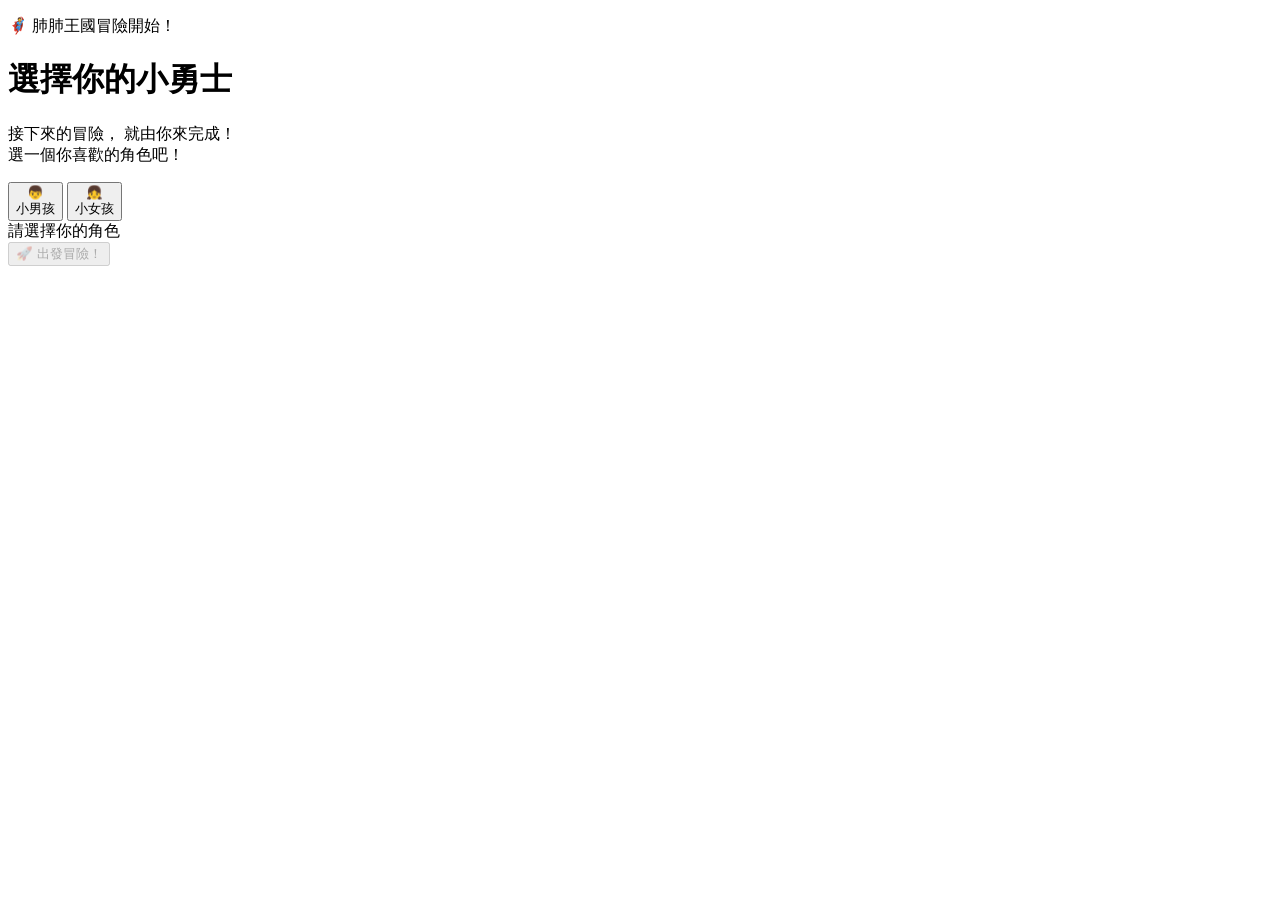
==== character.html @ 6b3adad8 "Upload website files" ====
<!DOCTYPE html>
<html lang="zh-Hant">

<head>

    <meta charset="UTF-8">

    <meta
        name="viewport"
        content="width=device-width, initial-scale=1.0"
    >

    <title>選擇小勇士</title>

    <link rel="stylesheet" href="css/style.css">

</head>


<body>

    <main class="character-page">

        <div class="character-card">

            <p class="small-title">
                🦸 肺肺王國冒險開始！
            </p>


            <h1>
                選擇你的小勇士
            </h1>


            <p class="character-intro">

                接下來的冒險，
                就由你來完成！

                <br>

                選一個你喜歡的角色吧！

            </p>


            <div class="character-options">


                <!-- 男孩 -->

                <button
                    class="character-choice"
                    onclick="selectCharacter('boy')"
                >

                    <div class="character-icon">
                        👦
                    </div>

                    <div>
                        小男孩
                    </div>

                </button>


                <!-- 女孩 -->

                <button
                    class="character-choice"
                    onclick="selectCharacter('girl')"
                >

                    <div class="character-icon">
                        👧
                    </div>

                    <div>
                        小女孩
                    </div>

                </button>


            </div>


            <div
                id="selected-message"
                class="selected-message"
            >

                請選擇你的角色

            </div>


            <button
                id="confirm-button"
                class="start-button"
                onclick="confirmCharacter()"
                disabled
            >

                🚀 出發冒險！

            </button>


        </div>

    </main>


    <script src="js/script.js"></script>

</body>

</html>
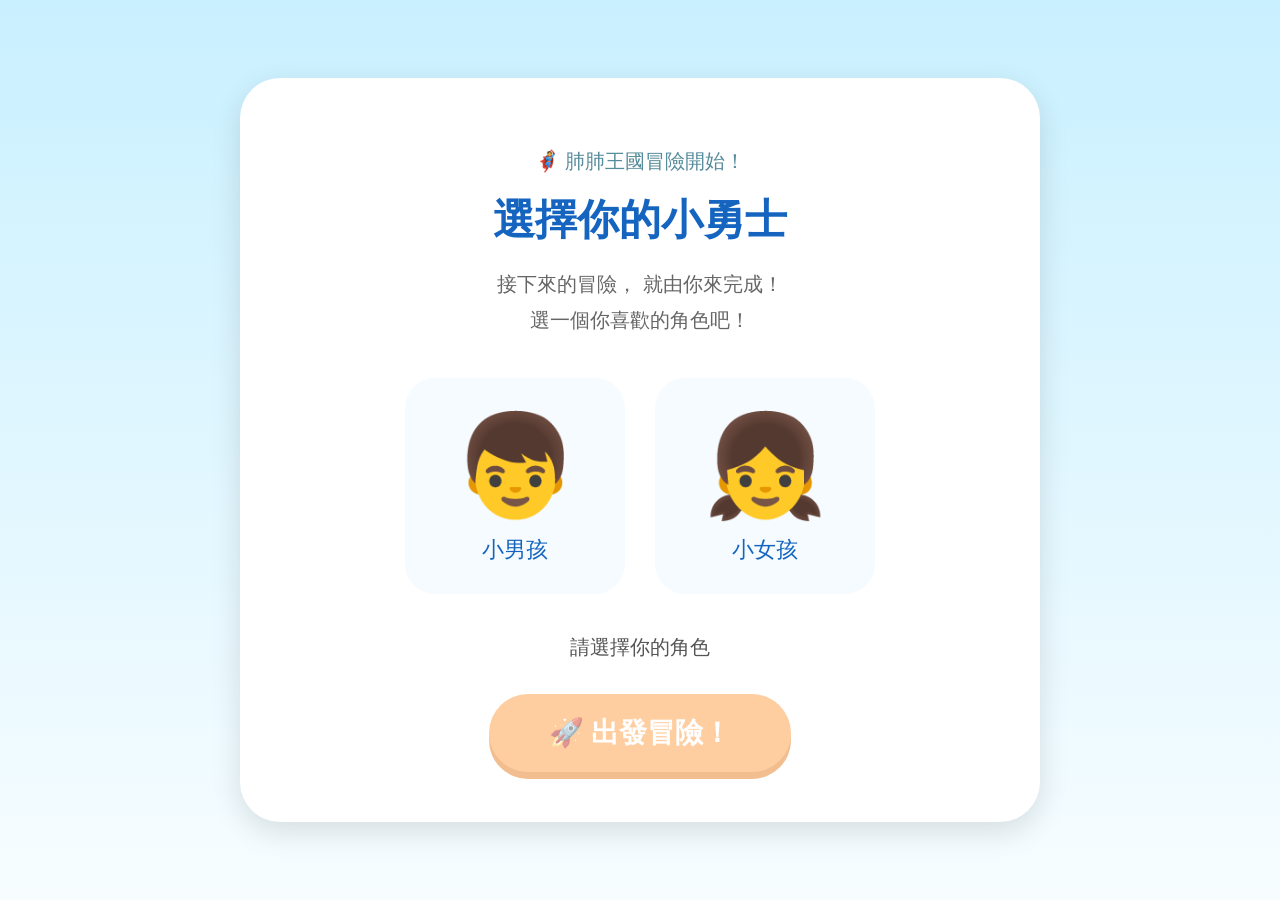
==== commit 3a11e9d2: "Add files via upload Update website with five game levels" ====
--- a/character.html
+++ b/character.html
@@ -116,6 +116,8 @@
 
     <script src="js/script.js"></script>
 
+<script src="js/zhuyin.js"></script>
+
 </body>
 
 </html>
--- a/css/style.css
+++ b/css/style.css
@@ -0,0 +1,1132 @@
+/* =========================
+   基本設定
+========================= */
+
+* {
+    box-sizing: border-box;
+}
+
+body {
+
+    margin: 0;
+
+    font-family:
+        "Microsoft JhengHei",
+        sans-serif;
+
+    background:
+
+        linear-gradient(
+            #c9f0ff,
+            #f7fdff
+        );
+
+    min-height: 100vh;
+
+}
+
+
+/* =========================
+   首頁
+========================= */
+
+.home {
+
+    min-height: 100vh;
+
+    display: flex;
+
+    flex-direction: column;
+
+    align-items: center;
+
+    text-align: center;
+
+    padding: 40px 20px;
+
+}
+
+
+/* =========================
+   標題
+========================= */
+
+.title-area {
+
+    margin-top: 20px;
+
+}
+
+.small-title {
+
+    font-size: 20px;
+
+    color: #558b9b;
+
+}
+
+h1 {
+
+    margin: 10px 0;
+
+    font-size: 52px;
+
+    line-height: 1.2;
+
+    color: #1565c0;
+
+    text-shadow:
+
+        3px 3px 0px white;
+
+}
+
+.subtitle {
+
+    font-size: 22px;
+
+    line-height: 1.6;
+
+    color: #555;
+
+}
+
+
+/* =========================
+   肺肺超人
+========================= */
+
+.hero {
+
+    margin-top: 20px;
+
+    position: relative;
+
+}
+
+
+.lung-character {
+
+    font-size: 150px;
+
+    animation:
+
+        float 3s ease-in-out infinite;
+
+}
+
+
+/* =========================
+   對話框
+========================= */
+
+.speech {
+
+    background: white;
+
+    padding: 15px 25px;
+
+    border-radius: 25px;
+
+    font-size: 18px;
+
+    color: #444;
+
+    box-shadow:
+
+        0 5px 15px
+        rgba(0,0,0,0.1);
+
+}
+
+
+/* =========================
+   開始按鈕
+========================= */
+
+.start-area {
+
+    margin-top: 35px;
+
+}
+
+
+.start-button {
+
+    border: none;
+
+    background: #ff9f43;
+
+    color: white;
+
+    font-size: 28px;
+
+    font-weight: bold;
+
+    padding: 20px 60px;
+
+    border-radius: 60px;
+
+    cursor: pointer;
+
+    box-shadow:
+
+        0 7px 0 #e67e22;
+
+    transition: 0.2s;
+
+}
+
+
+.start-button:hover {
+
+    transform: translateY(-3px);
+
+}
+
+
+.start-button:active {
+
+    transform: translateY(4px);
+
+    box-shadow:
+
+        0 3px 0 #e67e22;
+
+}
+
+
+/* =========================
+   功能按鈕
+========================= */
+
+.menu {
+
+    display: flex;
+
+    gap: 20px;
+
+    margin-top: 30px;
+
+}
+
+
+.menu-button {
+
+    border: none;
+
+    background: white;
+
+    color: #1565c0;
+
+    padding: 15px 25px;
+
+    border-radius: 20px;
+
+    font-size: 18px;
+
+    cursor: pointer;
+
+    box-shadow:
+
+        0 4px 12px
+        rgba(0,0,0,0.1);
+
+}
+
+
+/* =========================
+   Footer
+========================= */
+
+footer {
+
+    margin-top: 40px;
+
+    color: #777;
+
+}
+
+
+/* =========================
+   肺肺超人漂浮動畫
+========================= */
+
+@keyframes float {
+
+    0% {
+
+        transform:
+            translateY(0px);
+
+    }
+
+    50% {
+
+        transform:
+            translateY(-15px);
+
+    }
+
+    100% {
+
+        transform:
+            translateY(0px);
+
+    }
+
+}
+/* =========================
+   故事頁
+========================= */
+
+.story-page {
+
+    min-height: 100vh;
+
+    display: flex;
+
+    justify-content: center;
+
+    align-items: center;
+
+    padding: 30px 20px;
+
+}
+
+
+.story-card {
+
+    width: min(700px, 90%);
+
+    background: white;
+
+    padding: 50px 40px;
+
+    border-radius: 40px;
+
+    text-align: center;
+
+    box-shadow:
+
+        0 10px 30px
+        rgba(0,0,0,0.12);
+
+}
+
+
+.story-character {
+
+    font-size: 120px;
+
+    animation:
+
+        float 3s ease-in-out infinite;
+
+}
+
+
+.story-card h1 {
+
+    font-size: 42px;
+
+    color: #1565c0;
+
+}
+
+
+.story-text {
+
+    font-size: 21px;
+
+    line-height: 1.8;
+
+    color: #555;
+
+}
+
+
+.monster {
+
+    font-size: 90px;
+
+    margin: 20px;
+
+    animation:
+
+        monsterMove 2s
+        ease-in-out infinite;
+
+}
+
+
+@keyframes monsterMove {
+
+    0% {
+
+        transform:
+            rotate(-5deg);
+
+    }
+
+    50% {
+
+        transform:
+            rotate(5deg)
+            scale(1.1);
+
+    }
+
+    100% {
+
+        transform:
+            rotate(-5deg);
+
+    }
+
+}
+/* =========================
+   角色選擇頁
+========================= */
+
+.character-page {
+
+    min-height: 100vh;
+
+    display: flex;
+
+    justify-content: center;
+
+    align-items: center;
+
+    padding: 30px 20px;
+
+}
+
+
+.character-card {
+
+    width: min(800px, 95%);
+
+    background: white;
+
+    padding: 50px 40px;
+
+    border-radius: 40px;
+
+    text-align: center;
+
+    box-shadow:
+
+        0 10px 30px
+        rgba(0,0,0,0.12);
+
+}
+
+
+.character-card h1 {
+
+    font-size: 42px;
+
+    color: #1565c0;
+
+    margin-bottom: 15px;
+
+}
+
+
+.character-intro {
+
+    font-size: 20px;
+
+    line-height: 1.8;
+
+    color: #666;
+
+}
+
+
+.character-options {
+
+    display: flex;
+
+    justify-content: center;
+
+    gap: 30px;
+
+    margin: 40px 0;
+
+}
+
+
+.character-choice {
+
+    width: 220px;
+
+    padding: 25px;
+
+    border: 4px solid transparent;
+
+    border-radius: 30px;
+
+    background: #f5fbff;
+
+    font-size: 22px;
+
+    color: #1565c0;
+
+    cursor: pointer;
+
+    transition: 0.2s;
+
+}
+
+
+.character-choice:hover {
+
+    transform: translateY(-8px);
+
+    border-color: #64b5f6;
+
+    background: #e3f5ff;
+
+}
+
+
+.character-choice.selected {
+
+    border-color: #ffab40;
+
+    background: #fff3e0;
+
+}
+
+
+.character-icon {
+
+    font-size: 100px;
+
+    margin-bottom: 10px;
+
+}
+
+
+.selected-message {
+
+    min-height: 35px;
+
+    font-size: 20px;
+
+    color: #555;
+
+    margin-bottom: 25px;
+
+}
+
+
+#confirm-button:disabled {
+
+    opacity: 0.5;
+
+    cursor: not-allowed;
+
+}
+
+
+@media (max-width: 600px) {
+
+    .character-options {
+
+        flex-direction: column;
+
+        align-items: center;
+
+    }
+
+}
+/* =========================
+   關卡地圖
+========================= */
+
+.map-page {
+
+    min-height: 100vh;
+
+    padding: 30px 20px;
+
+    display: flex;
+
+    justify-content: center;
+
+    align-items: center;
+
+}
+
+
+.map-card {
+
+    width: min(850px, 95%);
+
+    background: white;
+
+    padding: 40px;
+
+    border-radius: 40px;
+
+    text-align: center;
+
+    box-shadow:
+        0 10px 30px
+        rgba(0,0,0,0.12);
+
+}
+
+
+.map-card h1 {
+
+    color: #1565c0;
+
+    font-size: 42px;
+
+}
+
+
+.map-intro {
+
+    color: #666;
+
+    font-size: 20px;
+
+    line-height: 1.6;
+
+}
+
+
+/* 關卡排列 */
+
+.level-map {
+
+    display: flex;
+
+    flex-direction: column;
+
+    align-items: center;
+
+    gap: 20px;
+
+    margin-top: 40px;
+
+}
+
+
+/* 每一關 */
+
+.level {
+
+    position: relative;
+
+    width: min(500px, 90%);
+
+    min-height: 100px;
+
+    border: none;
+
+    border-radius: 30px;
+
+    display: grid;
+
+    grid-template-columns: 80px 100px 1fr 50px;
+
+    align-items: center;
+
+    text-align: left;
+
+    padding: 15px 25px;
+
+    font-family:
+        "Microsoft JhengHei",
+        sans-serif;
+
+    cursor: pointer;
+
+    transition: 0.2s;
+
+}
+
+
+/* 可以玩的關卡 */
+
+.level.unlocked {
+
+    background: #e8f5e9;
+
+    border: 4px solid #66bb6a;
+
+    box-shadow:
+        0 5px 0 #43a047;
+
+}
+
+
+.level.unlocked:hover {
+
+    transform:
+        scale(1.03)
+        translateY(-3px);
+
+}
+
+
+/* 鎖住的關卡 */
+
+.level.locked {
+
+    background: #eeeeee;
+
+    border: 4px solid #d0d0d0;
+
+    color: #999;
+
+    cursor: not-allowed;
+
+}
+
+
+/* 關卡圖示 */
+
+.level-icon {
+
+    font-size: 48px;
+
+}
+
+
+/* 第幾關 */
+
+.level-number {
+
+    font-size: 18px;
+
+    font-weight: bold;
+
+    color: #777;
+
+}
+
+
+/* 關卡名稱 */
+
+.level-title {
+
+    font-size: 23px;
+
+    font-weight: bold;
+
+    color: #1565c0;
+
+}
+
+
+.level.locked .level-title {
+
+    color: #999;
+
+}
+
+
+/* 鎖頭 */
+
+.lock {
+
+    font-size: 25px;
+
+}
+
+
+.map-footer {
+
+    margin-top: 35px;
+
+    padding: 20px;
+
+    background: #fff8e1;
+
+    border-radius: 20px;
+
+    color: #f57c00;
+
+    font-size: 18px;
+
+}
+
+
+@media (max-width: 600px) {
+
+    .level {
+
+        grid-template-columns:
+            60px 80px 1fr 35px;
+
+        padding: 12px;
+
+    }
+
+    .level-icon {
+
+        font-size: 38px;
+
+    }
+
+    .level-title {
+
+        font-size: 18px;
+
+    }
+
+}
+/* =========================
+   第一關遊戲
+========================= */
+
+.game-page {
+
+    min-height: 100vh;
+
+    padding: 30px 20px;
+
+    display: flex;
+
+    justify-content: center;
+
+    align-items: center;
+
+}
+
+
+.game-card {
+
+    width: min(850px, 95%);
+
+    background: white;
+
+    padding: 35px;
+
+    border-radius: 40px;
+
+    box-shadow:
+        0 10px 30px
+        rgba(0,0,0,0.12);
+
+    text-align: center;
+
+}
+
+
+.game-header {
+
+    display: flex;
+
+    justify-content: space-between;
+
+    font-size: 20px;
+
+    font-weight: bold;
+
+    color: #1565c0;
+
+}
+
+
+/* 角色 */
+
+.game-characters {
+
+    display: flex;
+
+    justify-content: center;
+
+    align-items: center;
+
+    gap: 40px;
+
+    margin: 30px 0;
+
+}
+
+
+.game-character {
+
+    width: 180px;
+
+}
+
+
+.character-big {
+
+    font-size: 100px;
+
+}
+
+
+.character-name {
+
+    font-size: 20px;
+
+    font-weight: bold;
+
+    color: #555;
+
+}
+
+
+.game-vs {
+
+    font-size: 30px;
+
+    font-weight: bold;
+
+    color: #ef5350;
+
+}
+
+
+.monster-character {
+
+    animation:
+        monsterMove 1.5s
+        ease-in-out infinite;
+
+}
+
+
+/* 對話框 */
+
+.game-message {
+
+    background: #e3f2fd;
+
+    padding: 20px;
+
+    border-radius: 25px;
+
+    font-size: 20px;
+
+    line-height: 1.7;
+
+    margin-bottom: 25px;
+
+}
+
+
+/* 題目 */
+
+.question-box {
+
+    background: #fff8e1;
+
+    padding: 25px;
+
+    border-radius: 30px;
+
+}
+
+
+.question-box h2 {
+
+    font-size: 25px;
+
+    color: #555;
+
+}
+
+
+.answer-options {
+
+    display: grid;
+
+    grid-template-columns:
+        1fr 1fr;
+
+    gap: 15px;
+
+    margin-top: 20px;
+
+}
+
+
+.answer {
+
+    border: 3px solid #bbdefb;
+
+    background: white;
+
+    padding: 18px;
+
+    border-radius: 20px;
+
+    font-size: 20px;
+
+    font-family:
+        "Microsoft JhengHei",
+        sans-serif;
+
+    cursor: pointer;
+
+    transition: 0.2s;
+
+}
+
+
+.answer:hover {
+
+    background: #e3f2fd;
+
+    transform: scale(1.03);
+
+}
+
+
+/* 答對 */
+
+.answer.correct {
+
+    background: #c8e6c9;
+
+    border-color: #66bb6a;
+
+}
+
+
+/* 答錯 */
+
+.answer.wrong {
+
+    background: #ffcdd2;
+
+    border-color: #ef5350;
+
+}
+
+
+/* 回饋 */
+
+.feedback {
+
+    min-height: 60px;
+
+    margin: 20px 0;
+
+    font-size: 22px;
+
+    font-weight: bold;
+
+}
+
+
+@media (max-width: 600px) {
+
+    .game-characters {
+
+        gap: 10px;
+
+    }
+
+
+    .character-big {
+
+        font-size: 70px;
+
+    }
+
+
+    .answer-options {
+
+        grid-template-columns: 1fr;
+
+    }
+
+}
+/* =========================
+   第二關
+========================= */
+
+.level-description {
+
+    font-size: 19px;
+
+    line-height: 1.8;
+
+    color: #666;
+
+    margin-bottom: 25px;
+
+}
+
+
+.scenario-box {
+
+    background: #e3f2fd;
+
+    padding: 30px;
+
+    border-radius: 30px;
+
+    margin: 25px auto;
+
+    width: min(600px, 90%);
+
+}
+
+
+.scenario-icon {
+
+    font-size: 90px;
+
+    margin-bottom: 15px;
+
+}
+
+
+.scenario-box h2 {
+
+    color: #1565c0;
+
+    font-size: 28px;
+
+}
+
+
+.scenario-box p {
+
+    font-size: 22px;
+
+    line-height: 1.6;
+
+    color: #444;
+
+}
+
+
+/* 正確回答 */
+
+.answer.correct {
+
+    background: #c8e6c9;
+
+    border-color: #43a047;
+
+}
+
+
+/* 錯誤回答 */
+
+.answer.wrong {
+
+    background: #ffcdd2;
+
+    border-color: #e53935;
+
+}
+.level {
+    text-decoration: none;
+}
